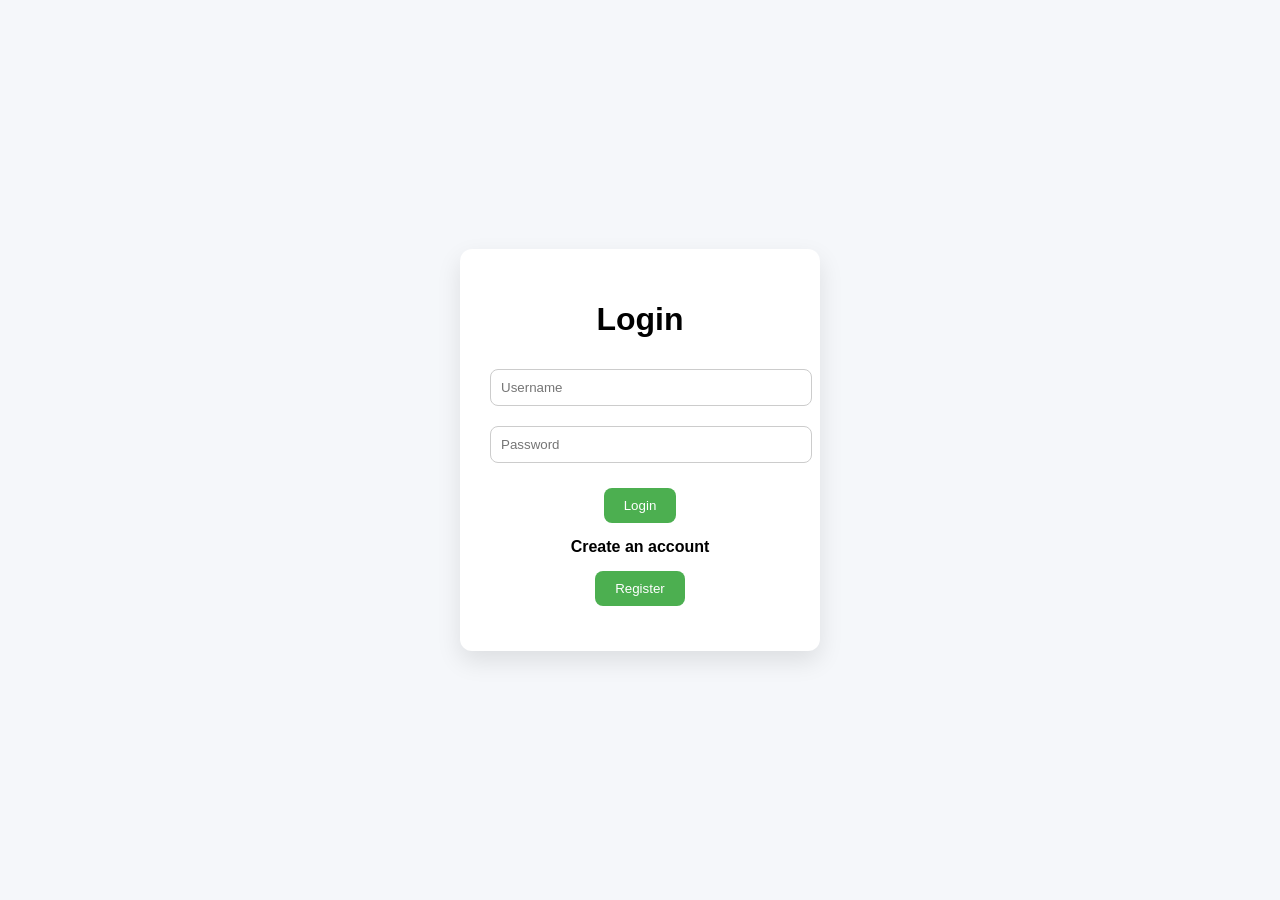
==== frontend/index.html @ f48579d6 "Initial commit" ====
<!DOCTYPE html>
<html>
<head>
  <title>Login</title>
  <link rel="stylesheet" href="css/styles.css">
</head>

<body>

  <div class="card">
    <h1>Login</h1>
    <input type="text" id="username" placeholder="Username">
    <input type="password" id="password" placeholder="Password">
    <button onclick="login()">Login</button>
    <b>Create an account</b>
    <button onclick="redirect_register()">Register</button>
  </div>

  <script src="js/app.js"></script>
</body>
</html>
---- frontend/css/styles.css ----
/* styles.css */

body {
  margin: 0;
  height: 100vh;
  display: flex;
  justify-content: center;
  align-items: center;
  background: #f5f7fa;
  font-family: Arial, sans-serif;
}

.card {
  background: white;
  padding: 30px;
  border-radius: 12px;
  box-shadow: 0 10px 25px rgba(0,0,0,0.1);
  width: 300px;
  text-align: center;
}

input {
  width: 100%;
  padding: 10px;
  margin: 10px 0;
  border-radius: 8px;
  border: 1px solid #ccc;
}


button {
  display: block;
  margin: 15px auto;
  padding: 10px 20px;
  border-radius: 8px;
  border: none;
  background: #4CAF50;
  color: white;
  cursor: pointer;
  transition: 0.2s;
}

button:hover {
  background: #45a049;
}

#output {
  margin-top: 20px;
  text-align: left;
  font-size: 14px;
}

.user-item {
  padding: 10px;
  margin: 8px 0;
  background: #f0f2f5;
  border-radius: 8px;
}
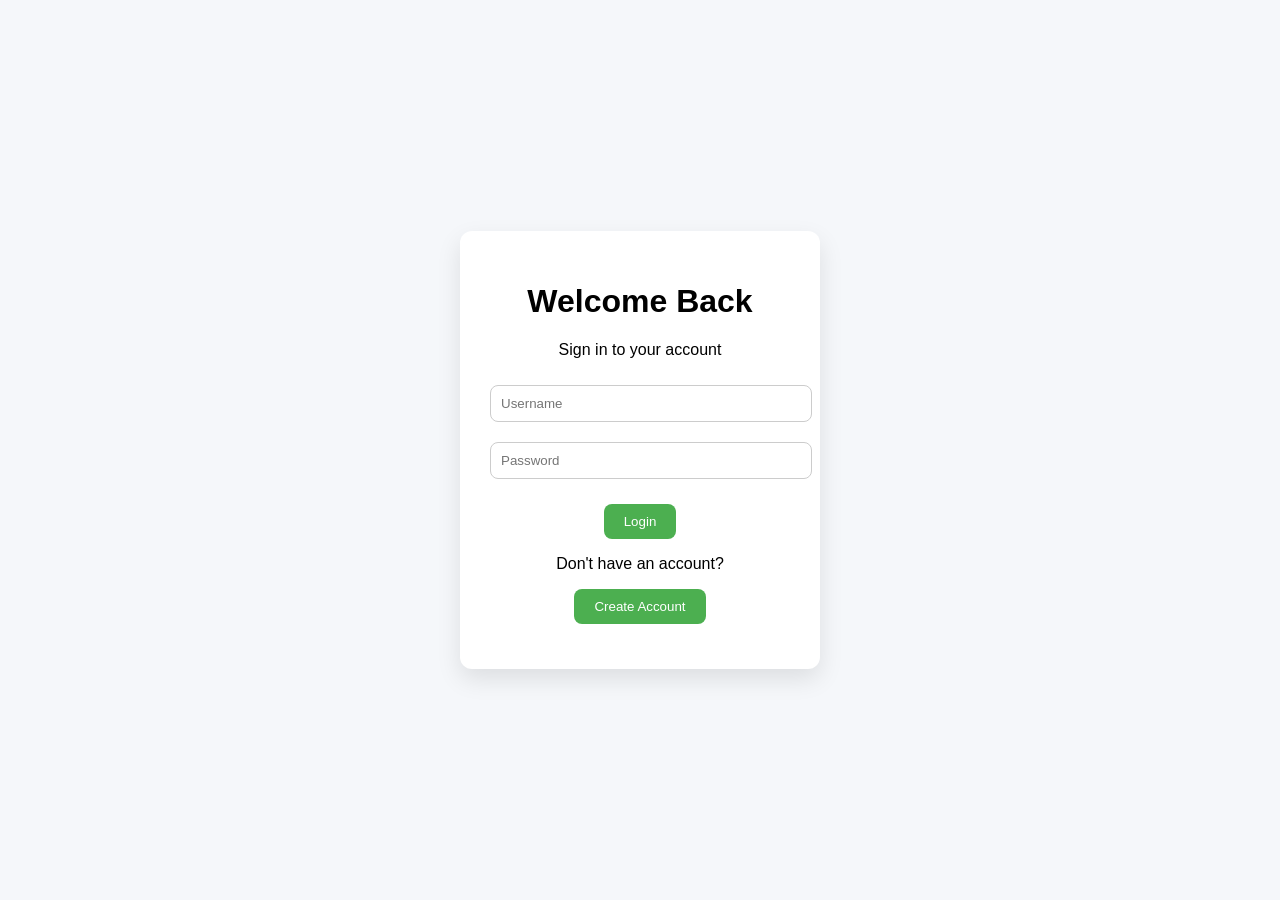
==== commit 8d95cea3: "fix" ====
--- a/frontend/index.html
+++ b/frontend/index.html
@@ -1,21 +1,66 @@
 <!DOCTYPE html>
-<html>
+<html lang="en">
+
 <head>
-  <title>Login</title>
-  <link rel="stylesheet" href="css/styles.css">
+
+    <meta charset="UTF-8">
+    <meta name="viewport" content="width=device-width, initial-scale=1.0">
+
+    <title>Login</title>
+
+    <link rel="stylesheet" href="css/styles.css">
+
+    <link rel="preconnect" href="https://fonts.googleapis.com">
+
+    <link href="https://fonts.googleapis.com/css2?family=Inter:wght@400;500;600&display=swap" rel="stylesheet">
+
 </head>
 
 <body>
 
-  <div class="card">
-    <h1>Login</h1>
-    <input type="text" id="username" placeholder="Username">
-    <input type="password" id="password" placeholder="Password">
-    <button onclick="login()">Login</button>
-    <b>Create an account</b>
-    <button onclick="redirect_register()">Register</button>
-  </div>
+    <div class="container">
 
-  <script src="js/app.js"></script>
+        <div class="card">
+
+            <h1>Welcome Back</h1>
+
+            <p class="subtitle">
+                Sign in to your account
+            </p>
+
+            <input
+                type="text"
+                id="username"
+                placeholder="Username"
+            >
+
+            <input
+                type="password"
+                id="password"
+                placeholder="Password"
+            >
+
+            <button id="login-btn" class="primary-btn" onclick="login()">
+                <span id="login-text">Login</span>
+                <div id="spinner" class="spinner hidden"></div>
+            </button>
+
+            <div class="divider"></div>
+
+            <p class="bottom-text">
+                Don't have an account?
+            </p>
+
+            <button class="secondary-btn" onclick="redirect_register()">
+                Create Account
+            </button>
+
+        </div>
+
+    </div>
+
+    <script src="js/app.js"></script>
+
 </body>
+
 </html>
--- a/frontend/css/styles.css
+++ b/frontend/css/styles.css
@@ -55,4 +55,44 @@
   margin: 8px 0;
   background: #f0f2f5;
   border-radius: 8px;
+}
+.primary-btn {
+
+    position: relative;
+
+    display: flex;
+
+    justify-content: center;
+    align-items: center;
+
+    gap: 10px;
+}
+
+.spinner {
+
+    width: 18px;
+    height: 18px;
+
+    border: 2px solid rgba(255,255,255,0.3);
+
+    border-top: 2px solid white;
+
+    border-radius: 50%;
+
+    animation: spin 0.8s linear infinite;
+}
+
+.hidden {
+    display: none;
+}
+
+@keyframes spin {
+
+    from {
+        transform: rotate(0deg);
+    }
+
+    to {
+        transform: rotate(360deg);
+    }
 }
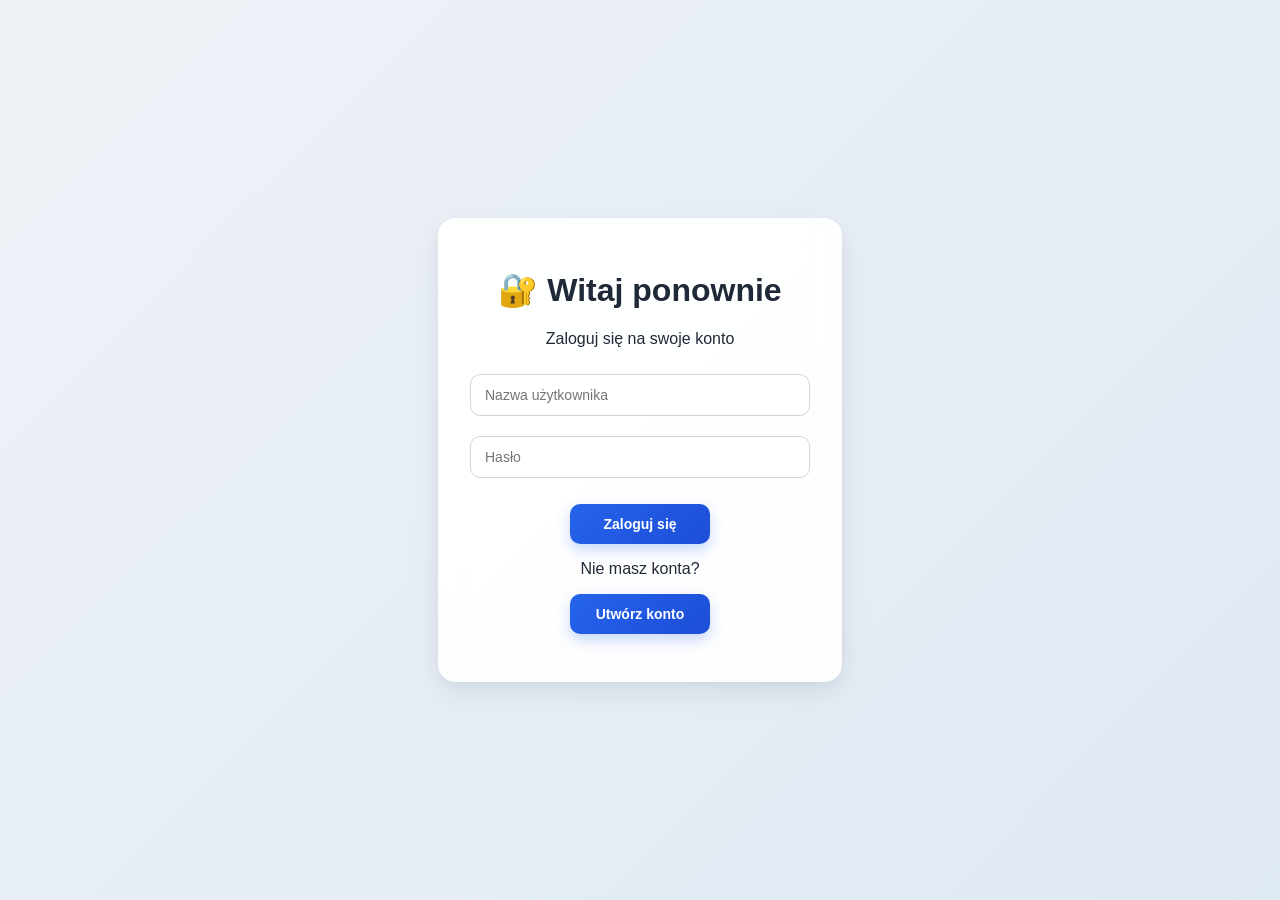
==== commit 7205c043: "Update index.html" ====
--- a/frontend/index.html
+++ b/frontend/index.html
@@ -1,12 +1,12 @@
 <!DOCTYPE html>
-<html lang="en">
+<html lang="pl">
 
 <head>
 
     <meta charset="UTF-8">
     <meta name="viewport" content="width=device-width, initial-scale=1.0">
 
-    <title>Login</title>
+    <title>Logowanie</title>
 
     <link rel="stylesheet" href="css/styles.css">
 
@@ -22,37 +22,37 @@
 
         <div class="card">
 
-            <h1>Welcome Back</h1>
+            <h1>🔐 Witaj ponownie</h1>
 
             <p class="subtitle">
-                Sign in to your account
+                Zaloguj się na swoje konto
             </p>
 
             <input
                 type="text"
                 id="username"
-                placeholder="Username"
+                placeholder="Nazwa użytkownika"
             >
 
             <input
                 type="password"
                 id="password"
-                placeholder="Password"
+                placeholder="Hasło"
             >
 
             <button id="login-btn" class="primary-btn" onclick="login()">
-                <span id="login-text">Login</span>
+                <span id="login-text">Zaloguj się</span>
                 <div id="spinner" class="spinner hidden"></div>
             </button>
 
             <div class="divider"></div>
 
             <p class="bottom-text">
-                Don't have an account?
+                Nie masz konta?
             </p>
 
             <button class="secondary-btn" onclick="redirect_register()">
-                Create Account
+                Utwórz konto
             </button>
 
         </div>
@@ -63,4 +63,4 @@
 
 </body>
 
-</html>+</html>
--- a/frontend/css/styles.css
+++ b/frontend/css/styles.css
@@ -1,80 +1,141 @@
+/* styles.css */
+
 /* styles.css */
 
 body {
-  margin: 0;
-  height: 100vh;
-  display: flex;
-  justify-content: center;
-  align-items: center;
-  background: #f5f7fa;
-  font-family: Arial, sans-serif;
+    margin: 0;
+    min-height: 100vh;
+
+    display: flex;
+    justify-content: center;
+    align-items: center;
+
+    background: linear-gradient(135deg, #eef2f7 0%, #dfe9f3 100%);
+    font-family: Inter, -apple-system, BlinkMacSystemFont, "Segoe UI", Roboto, sans-serif;
+
+    color: #1f2937;
 }
 
+/* Card */
+
 .card {
-  background: white;
-  padding: 30px;
-  border-radius: 12px;
-  box-shadow: 0 10px 25px rgba(0,0,0,0.1);
-  width: 300px;
-  text-align: center;
+    width: 340px;
+
+    background: rgba(255, 255, 255, 0.95);
+
+    padding: 32px;
+
+    border-radius: 18px;
+
+    box-shadow:
+        0 10px 30px rgba(15, 23, 42, 0.08),
+        0 4px 12px rgba(15, 23, 42, 0.04);
+
+    backdrop-filter: blur(12px);
+
+    text-align: center;
+
+    transition: transform 0.25s ease, box-shadow 0.25s ease;
 }
 
-input {
-  width: 100%;
-  padding: 10px;
-  margin: 10px 0;
-  border-radius: 8px;
-  border: 1px solid #ccc;
+.card:hover {
+    transform: translateY(-2px);
+
+    box-shadow:
+        0 14px 40px rgba(15, 23, 42, 0.12),
+        0 6px 20px rgba(15, 23, 42, 0.08);
 }
 
+/* Inputs */
+
+input {
+    width: 100%;
+    box-sizing: border-box;
+
+    padding: 12px 14px;
+
+    margin: 10px 0;
+
+    border-radius: 10px;
+    border: 1px solid #d1d5db;
+
+    background: #ffffff;
+
+    font-size: 14px;
+
+    outline: none;
+
+    transition: all 0.2s ease;
+}
+
+input:focus {
+    border-color: #2563eb;
+
+    box-shadow: 0 0 0 4px rgba(37, 99, 235, 0.12);
+}
+
+/* Buttons */
 
 button {
-  display: block;
-  margin: 15px auto;
-  padding: 10px 20px;
-  border-radius: 8px;
-  border: none;
-  background: #4CAF50;
-  color: white;
-  cursor: pointer;
-  transition: 0.2s;
+    display: block;
+
+    margin: 16px auto;
+
+    padding: 12px 22px;
+
+    min-width: 140px;
+
+    border: none;
+    border-radius: 10px;
+
+    background: linear-gradient(135deg, #2563eb, #1d4ed8);
+
+    color: white;
+
+    font-size: 14px;
+    font-weight: 600;
+
+    cursor: pointer;
+
+    transition:
+        transform 0.15s ease,
+        box-shadow 0.2s ease,
+        background 0.2s ease;
+
+    box-shadow: 0 6px 14px rgba(37, 99, 235, 0.25);
 }
 
 button:hover {
-  background: #45a049;
+    transform: translateY(-1px);
+
+    box-shadow: 0 10px 18px rgba(37, 99, 235, 0.35);
+
+    background: linear-gradient(135deg, #1d4ed8, #1e40af);
 }
 
-#output {
-  margin-top: 20px;
-  text-align: left;
-  font-size: 14px;
+button:active {
+    transform: scale(0.98);
 }
 
-.user-item {
-  padding: 10px;
-  margin: 8px 0;
-  background: #f0f2f5;
-  border-radius: 8px;
-}
+/* Loading button */
+
 .primary-btn {
-
     position: relative;
 
     display: flex;
-
     justify-content: center;
     align-items: center;
 
     gap: 10px;
 }
 
+/* Spinner */
+
 .spinner {
-
     width: 18px;
     height: 18px;
 
-    border: 2px solid rgba(255,255,255,0.3);
-
+    border: 2px solid rgba(255, 255, 255, 0.3);
     border-top: 2px solid white;
 
     border-radius: 50%;
@@ -82,12 +143,50 @@
     animation: spin 0.8s linear infinite;
 }
 
+/* Output */
+
+#output {
+    margin-top: 20px;
+
+    text-align: left;
+
+    font-size: 14px;
+    line-height: 1.5;
+
+    color: #374151;
+}
+
+/* User cards */
+
+.user-item {
+    padding: 14px;
+
+    margin: 10px 0;
+
+    background: #f8fafc;
+
+    border: 1px solid #e5e7eb;
+
+    border-radius: 12px;
+
+    transition: all 0.2s ease;
+}
+
+.user-item:hover {
+    background: #f1f5f9;
+
+    transform: translateX(2px);
+}
+
+/* Utility */
+
 .hidden {
     display: none;
 }
 
+/* Animation */
+
 @keyframes spin {
-
     from {
         transform: rotate(0deg);
     }
